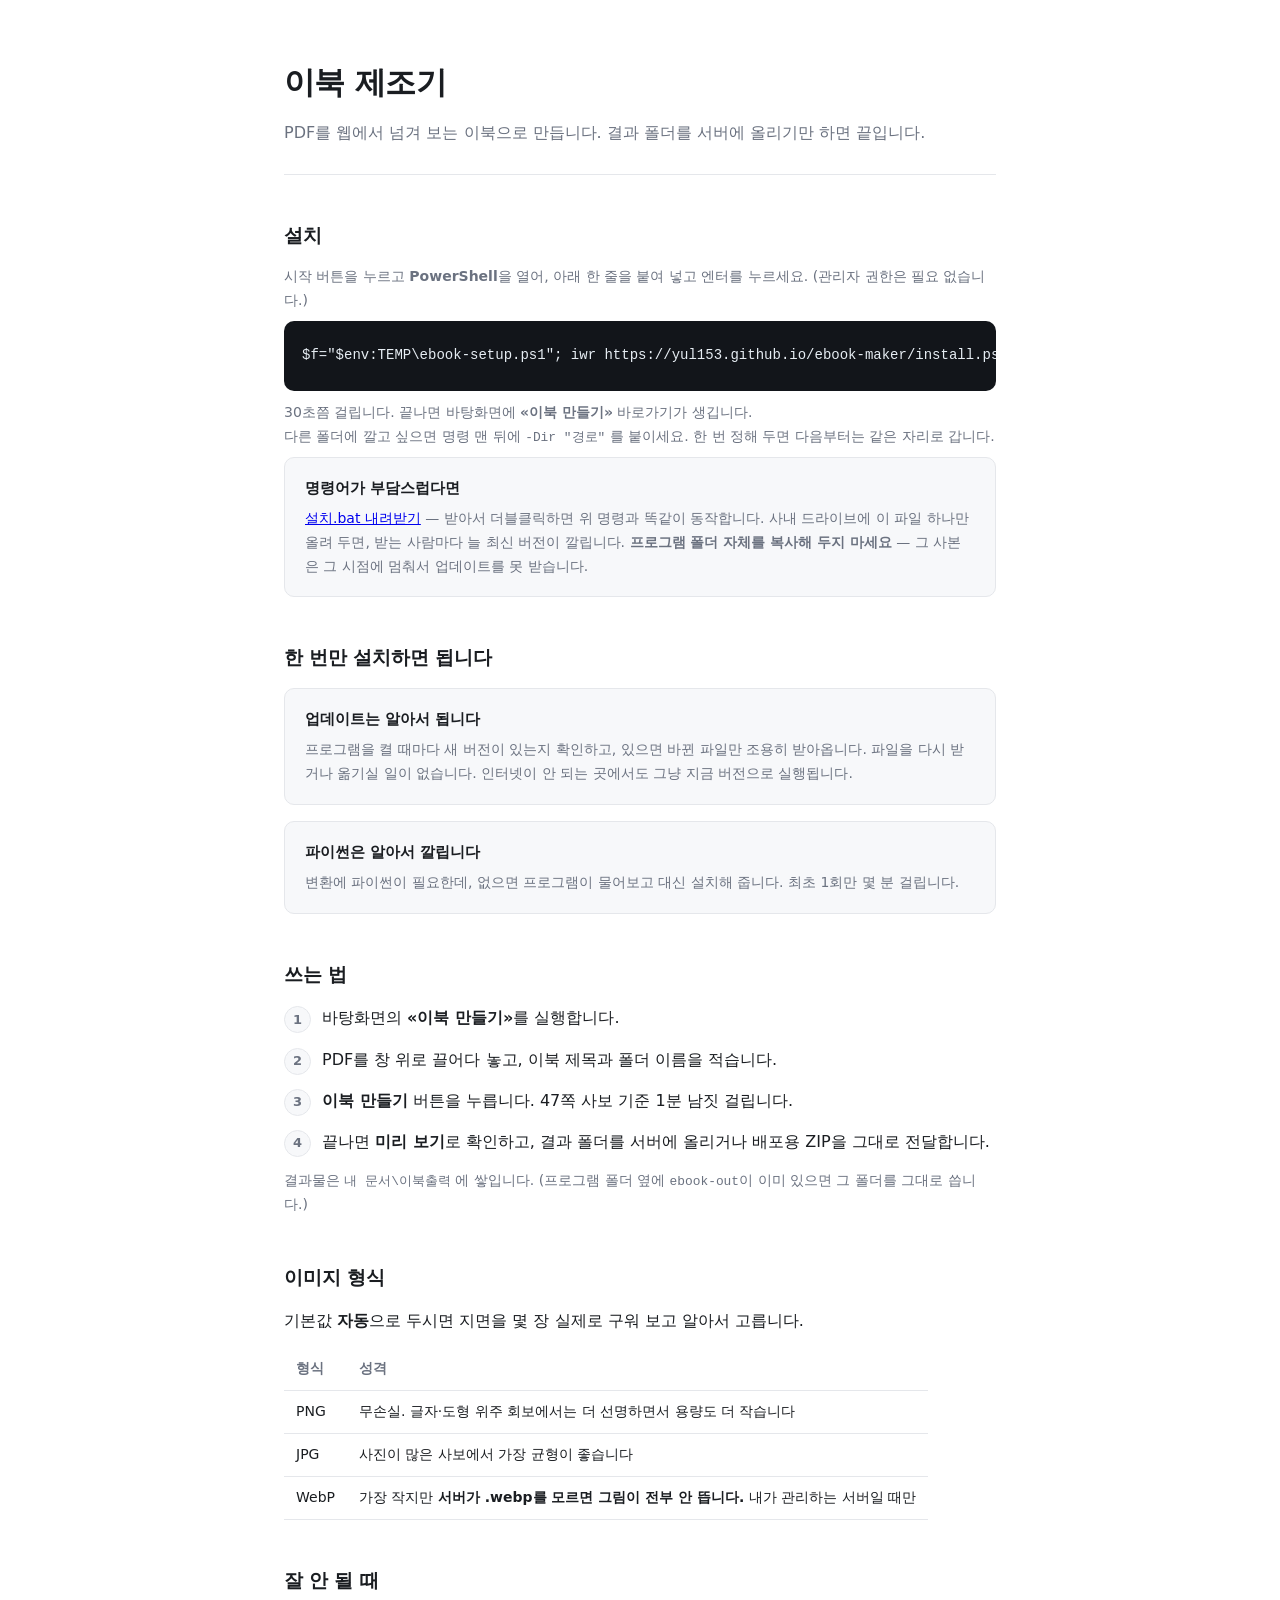
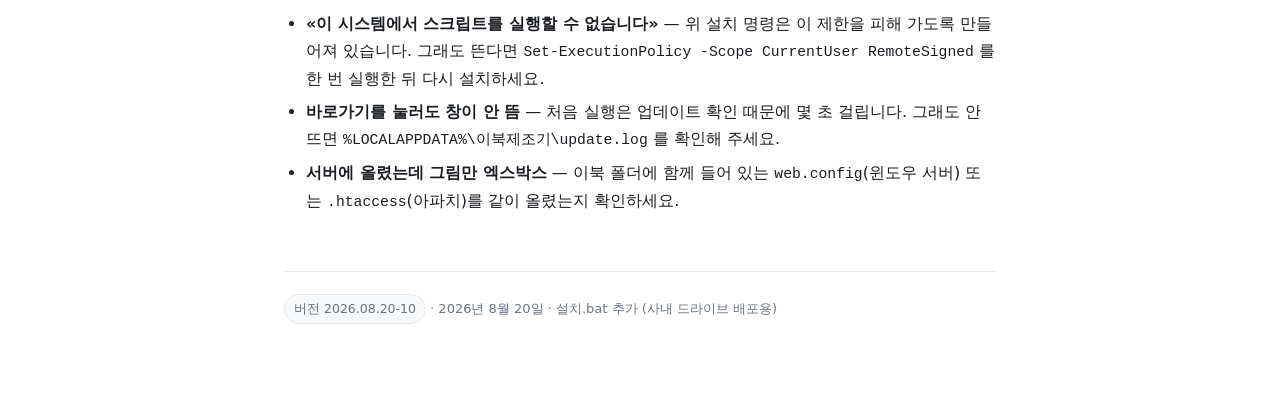
==== docs/index.html @ 1e918a08 "2026.08.20-10 — 설치.bat 추가 (사내 드라이브 배포용)" ====
﻿<!DOCTYPE html>
<html lang="ko">
<head>
<meta charset="utf-8">
<meta name="viewport" content="width=device-width, initial-scale=1">
<title>이북 제조기</title>
<meta name="description" content="PDF를 웹에서 넘겨 보는 이북으로 만듭니다. 설치하면 이후로는 알아서 최신 버전이 됩니다.">
<style>
  :root{
    --bg:#ffffff; --fg:#1a1d21; --dim:#6b7280; --line:#e5e7eb;
    --card:#f7f8fa; --accent:#2f6fe4; --code-bg:#12151a; --code-fg:#e6edf3;
  }
  @media (prefers-color-scheme: dark){
    :root{
      --bg:#15171b; --fg:#e8eaed; --dim:#9aa1ab; --line:#2b2f36;
      --card:#1c1f25; --accent:#6ea8fe; --code-bg:#0d1117; --code-fg:#e6edf3;
    }
  }
  *{box-sizing:border-box}
  body{
    margin:0; background:var(--bg); color:var(--fg);
    font-family:'Pretendard','맑은 고딕','Malgun Gothic',system-ui,-apple-system,sans-serif;
    line-height:1.7; -webkit-font-smoothing:antialiased;
  }
  .wrap{max-width:760px; margin:0 auto; padding:56px 24px 96px}
  header{border-bottom:1px solid var(--line); padding-bottom:28px; margin-bottom:40px}
  h1{font-size:31px; margin:0 0 10px; letter-spacing:-.02em}
  .lead{color:var(--dim); margin:0; font-size:16px}
  h2{font-size:19px; margin:44px 0 14px; letter-spacing:-.01em}
  p{margin:0 0 14px}
  code{font-family:ui-monospace,'Cascadia Mono',Consolas,monospace; font-size:.92em}

  .cmd{
    background:var(--code-bg); color:var(--code-fg); border-radius:10px;
    padding:16px 18px; display:flex; gap:14px; align-items:center;
    overflow-x:auto; margin:0 0 10px;
  }
  .cmd code{flex:1; white-space:nowrap; font-size:14px}
  .cmd button{
    flex:none; border:0; border-radius:7px; padding:8px 14px; cursor:pointer;
    background:var(--accent); color:#fff; font:inherit; font-size:13px; font-weight:600;
  }
  .cmd button:active{transform:translateY(1px)}
  .note{color:var(--dim); font-size:14px; margin:0 0 8px}

  ol,ul{margin:0 0 14px; padding-left:22px}
  li{margin:6px 0}
  .steps{counter-reset:s; list-style:none; padding:0}
  .steps li{
    counter-increment:s; position:relative; padding-left:38px; margin:14px 0;
  }
  .steps li::before{
    content:counter(s); position:absolute; left:0; top:2px;
    width:25px; height:25px; border-radius:50%; background:var(--card);
    border:1px solid var(--line); color:var(--dim);
    font-size:13px; font-weight:700; display:grid; place-items:center;
  }
  .card{background:var(--card); border:1px solid var(--line); border-radius:10px; padding:18px 20px; margin:0 0 16px}
  .card h3{margin:0 0 6px; font-size:15px}
  .card p{margin:0; color:var(--dim); font-size:14px}
  table{width:100%; border-collapse:collapse; font-size:14px; margin:0 0 16px; display:block; overflow-x:auto}
  th,td{text-align:left; padding:9px 12px; border-bottom:1px solid var(--line); white-space:nowrap}
  th{color:var(--dim); font-weight:600}
  footer{margin-top:56px; padding-top:22px; border-top:1px solid var(--line); color:var(--dim); font-size:13px}
  .ver{display:inline-block; padding:3px 9px; border-radius:20px; background:var(--card);
       border:1px solid var(--line); font-size:12.5px; color:var(--dim)}
</style>
</head>
<body>
<div class="wrap">

<header>
  <h1>이북 제조기</h1>
  <p class="lead">PDF를 웹에서 넘겨 보는 이북으로 만듭니다. 결과 폴더를 서버에 올리기만 하면 끝입니다.</p>
</header>

<h2>설치</h2>
<p class="note">시작 버튼을 누르고 <b>PowerShell</b>을 열어, 아래 한 줄을 붙여 넣고 엔터를 누르세요.
   (관리자 권한은 필요 없습니다.)</p>

<div class="cmd">
  <code id="cmd">$f="$env:TEMP\ebook-setup.ps1"; iwr https://yul153.github.io/ebook-maker/install.ps1 -OutFile $f; powershell -ExecutionPolicy Bypass -File $f</code>
  <button onclick="copyCmd(this)">복사</button>
</div>
<p class="note">30초쯤 걸립니다. 끝나면 바탕화면에 <b>«이북 만들기»</b> 바로가기가 생깁니다.<br>
   다른 폴더에 깔고 싶으면 명령 맨 뒤에 <code>-Dir "경로"</code> 를 붙이세요.
   한 번 정해 두면 다음부터는 같은 자리로 갑니다.</p>

<div class="card">
  <h3>명령어가 부담스럽다면</h3>
  <p><a href="https://yul153.github.io/ebook-maker/setup.bat">설치.bat 내려받기</a> — 받아서 더블클릭하면 위 명령과 똑같이 동작합니다.
     사내 드라이브에 이 파일 하나만 올려 두면, 받는 사람마다 늘 최신 버전이 깔립니다.
     <b>프로그램 폴더 자체를 복사해 두지 마세요</b> — 그 사본은 그 시점에 멈춰서 업데이트를 못 받습니다.</p>
</div>

<h2>한 번만 설치하면 됩니다</h2>
<div class="card">
  <h3>업데이트는 알아서 됩니다</h3>
  <p>프로그램을 켤 때마다 새 버전이 있는지 확인하고, 있으면 바뀐 파일만 조용히 받아옵니다.
     파일을 다시 받거나 옮기실 일이 없습니다. 인터넷이 안 되는 곳에서도 그냥 지금 버전으로 실행됩니다.</p>
</div>
<div class="card">
  <h3>파이썬은 알아서 깔립니다</h3>
  <p>변환에 파이썬이 필요한데, 없으면 프로그램이 물어보고 대신 설치해 줍니다. 최초 1회만 몇 분 걸립니다.</p>
</div>

<h2>쓰는 법</h2>
<ol class="steps">
  <li>바탕화면의 <b>«이북 만들기»</b>를 실행합니다.</li>
  <li>PDF를 창 위로 끌어다 놓고, 이북 제목과 폴더 이름을 적습니다.</li>
  <li><b>이북 만들기</b> 버튼을 누릅니다. 47쪽 사보 기준 1분 남짓 걸립니다.</li>
  <li>끝나면 <b>미리 보기</b>로 확인하고, 결과 폴더를 서버에 올리거나 배포용 ZIP을 그대로 전달합니다.</li>
</ol>
<p class="note">결과물은 <code>내 문서\이북출력</code> 에 쌓입니다.
   (프로그램 폴더 옆에 <code>ebook-out</code>이 이미 있으면 그 폴더를 그대로 씁니다.)</p>

<h2>이미지 형식</h2>
<p>기본값 <b>자동</b>으로 두시면 지면을 몇 장 실제로 구워 보고 알아서 고릅니다.</p>
<table>
  <tr><th>형식</th><th>성격</th></tr>
  <tr><td>PNG</td><td>무손실. 글자·도형 위주 회보에서는 더 선명하면서 용량도 더 작습니다</td></tr>
  <tr><td>JPG</td><td>사진이 많은 사보에서 가장 균형이 좋습니다</td></tr>
  <tr><td>WebP</td><td>가장 작지만 <b>서버가 .webp를 모르면 그림이 전부 안 뜹니다.</b> 내가 관리하는 서버일 때만</td></tr>
</table>

<h2>잘 안 될 때</h2>
<ul>
  <li><b>«이 시스템에서 스크립트를 실행할 수 없습니다»</b> — 위 설치 명령은 이 제한을 피해 가도록
      만들어져 있습니다. 그래도 뜬다면 <code>Set-ExecutionPolicy -Scope CurrentUser RemoteSigned</code> 를
      한 번 실행한 뒤 다시 설치하세요.</li>
  <li><b>바로가기를 눌러도 창이 안 뜸</b> — 처음 실행은 업데이트 확인 때문에 몇 초 걸립니다.
      그래도 안 뜨면 <code>%LOCALAPPDATA%\이북제조기\update.log</code> 를 확인해 주세요.</li>
  <li><b>서버에 올렸는데 그림만 엑스박스</b> — 이북 폴더에 함께 들어 있는
      <code>web.config</code>(윈도우 서버) 또는 <code>.htaccess</code>(아파치)를 같이 올렸는지 확인하세요.</li>
</ul>

<footer>
  <span class="ver">버전 2026.08.20-10</span> · 2026년 8월 20일 · 설치.bat 추가 (사내 드라이브 배포용)
</footer>

</div>
<script>
function copyCmd(btn){
  var t = document.getElementById('cmd').textContent;
  navigator.clipboard.writeText(t).then(function(){
    var old = btn.textContent;
    btn.textContent = '복사됨';
    setTimeout(function(){ btn.textContent = old; }, 1400);
  });
}
</script>
</body>
</html>
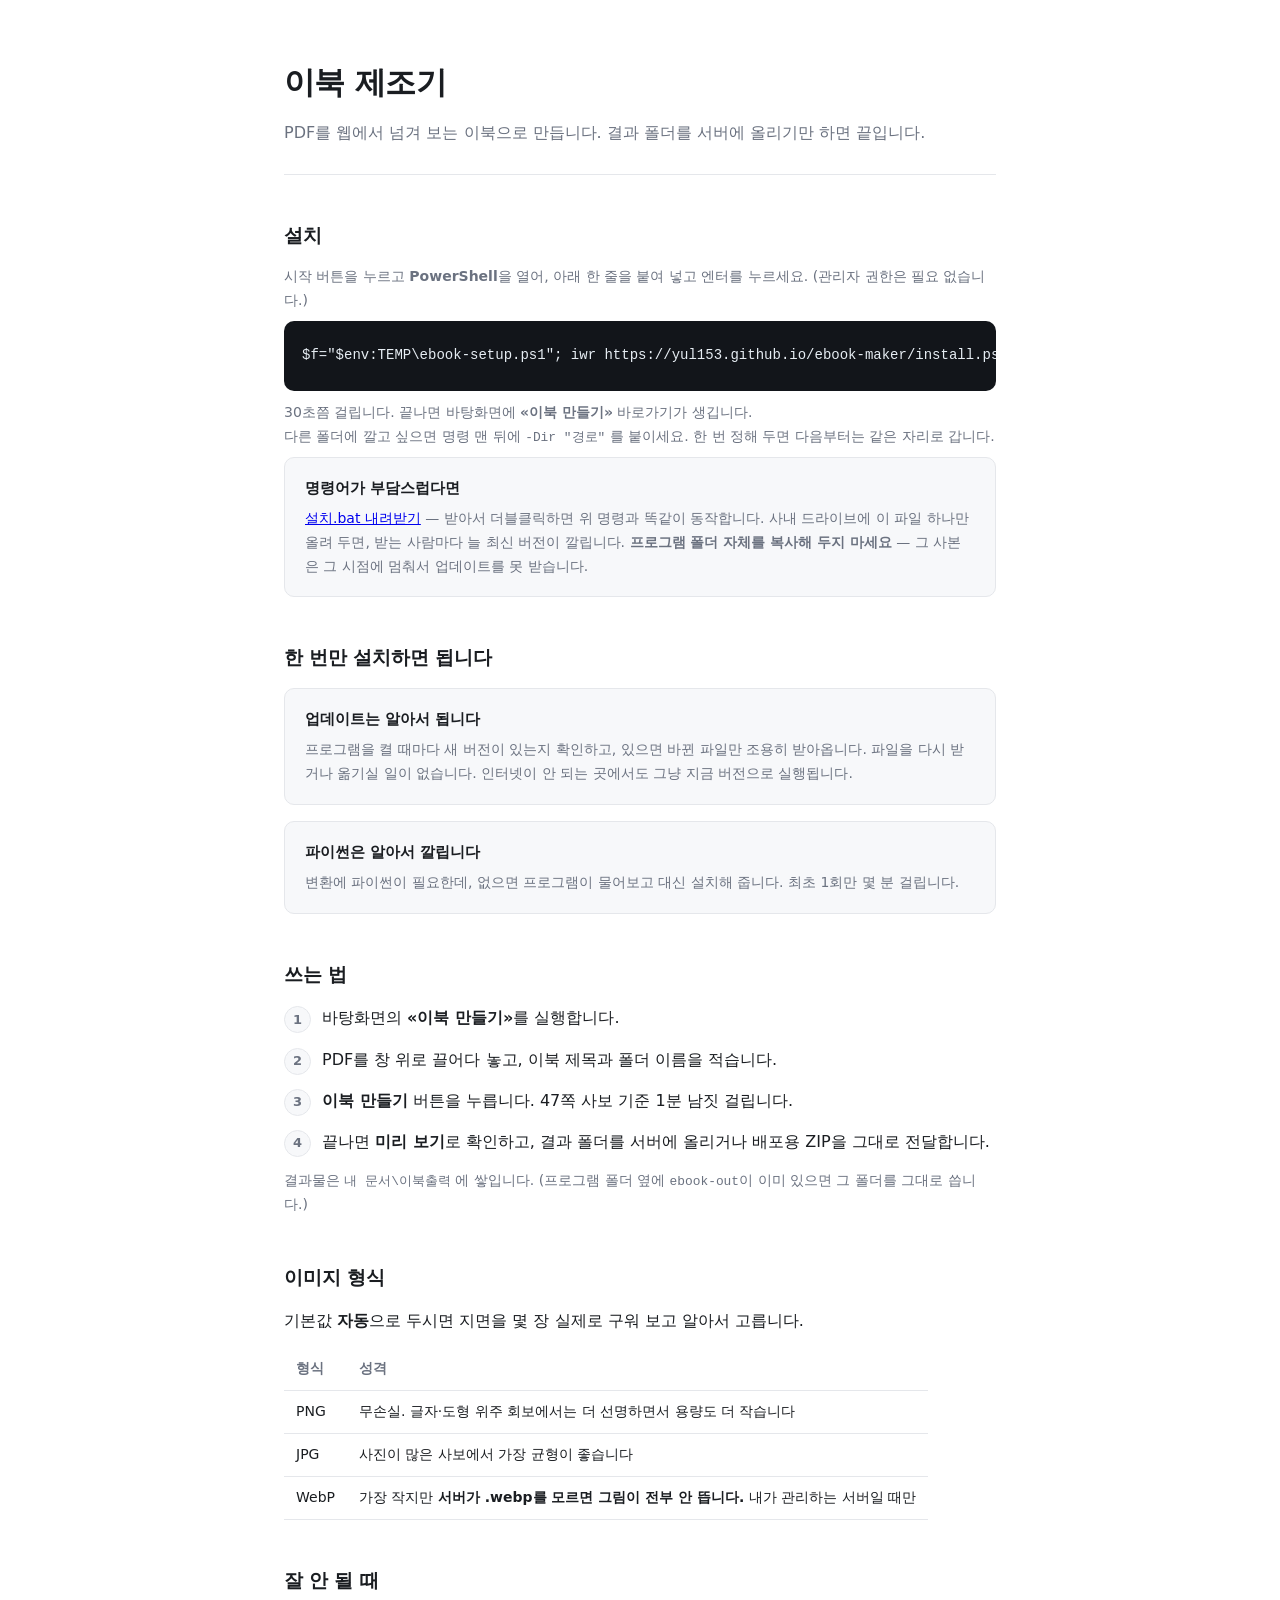
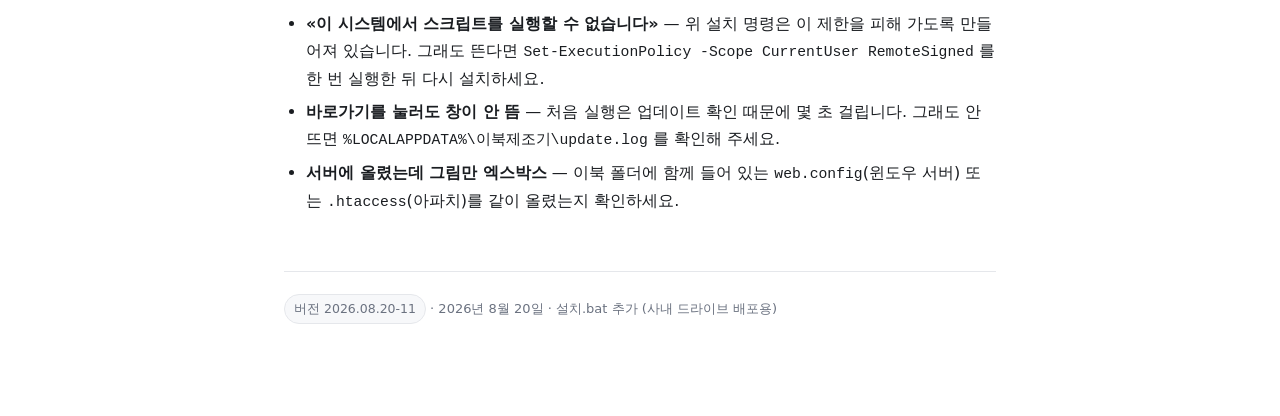
==== commit 84f5ddfa: "2026.08.20-11 — 설치.bat 추가 (사내 드라이브 배포용)" ====
--- a/docs/index.html
+++ b/docs/index.html
@@ -135,7 +135,7 @@
 </ul>
 
 <footer>
-  <span class="ver">버전 2026.08.20-10</span> · 2026년 8월 20일 · 설치.bat 추가 (사내 드라이브 배포용)
+  <span class="ver">버전 2026.08.20-11</span> · 2026년 8월 20일 · 설치.bat 추가 (사내 드라이브 배포용)
 </footer>
 
 </div>
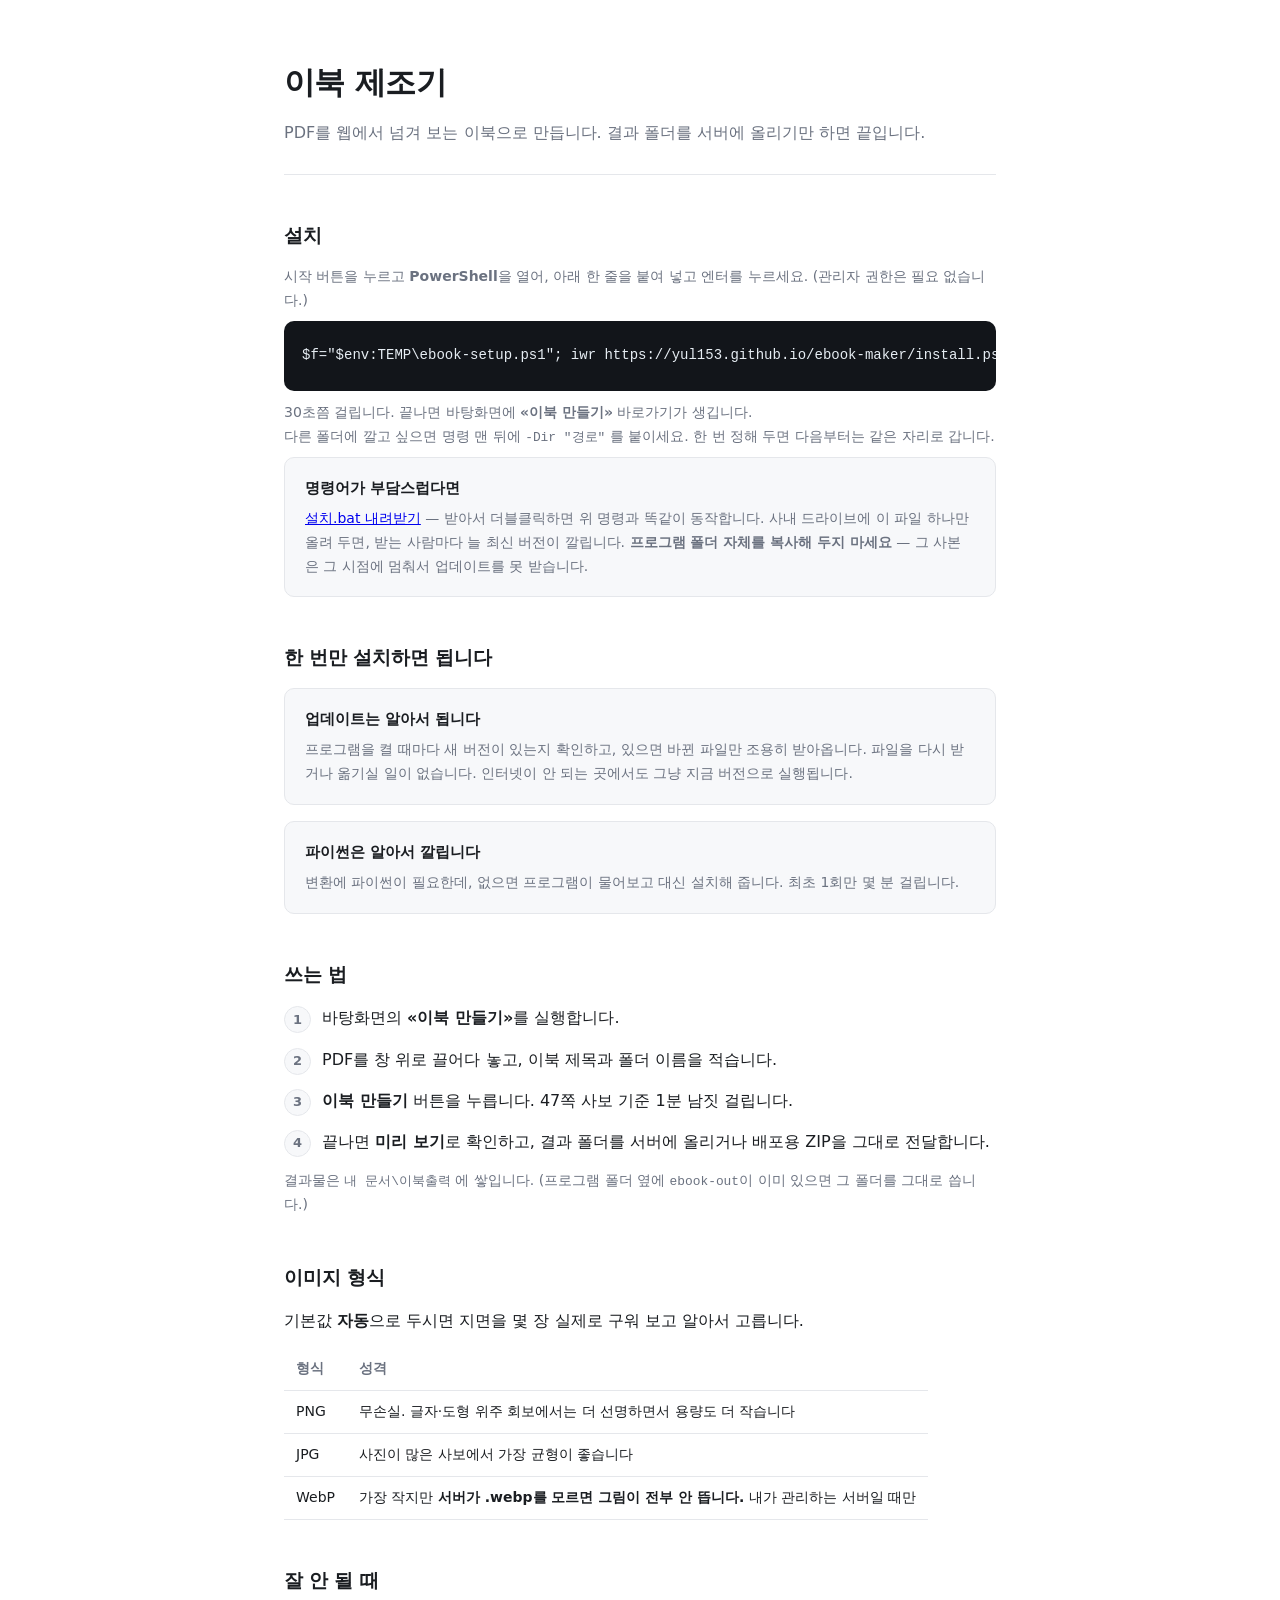
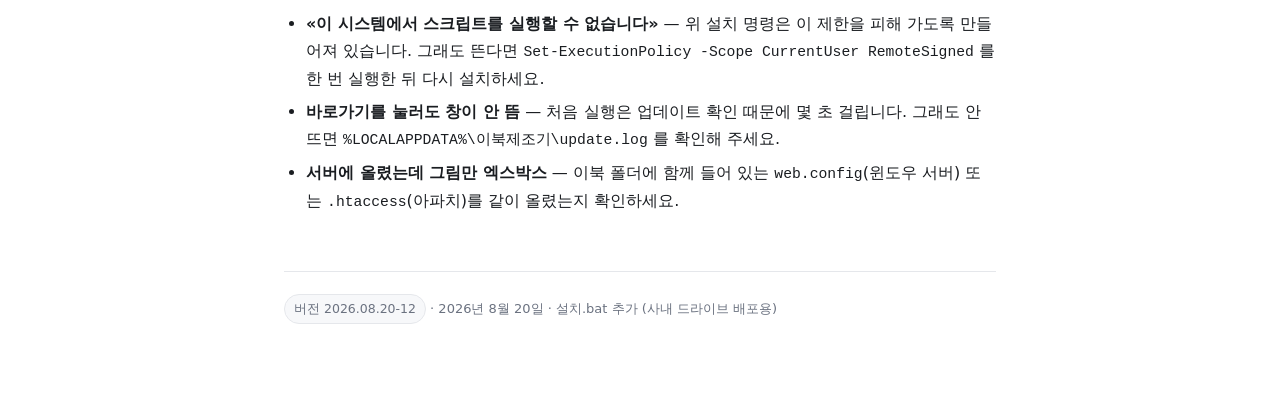
==== commit 61716eb4: "2026.08.20-12 — 설치.bat 추가 (사내 드라이브 배포용)" ====
--- a/docs/index.html
+++ b/docs/index.html
@@ -135,7 +135,7 @@
 </ul>
 
 <footer>
-  <span class="ver">버전 2026.08.20-11</span> · 2026년 8월 20일 · 설치.bat 추가 (사내 드라이브 배포용)
+  <span class="ver">버전 2026.08.20-12</span> · 2026년 8월 20일 · 설치.bat 추가 (사내 드라이브 배포용)
 </footer>
 
 </div>
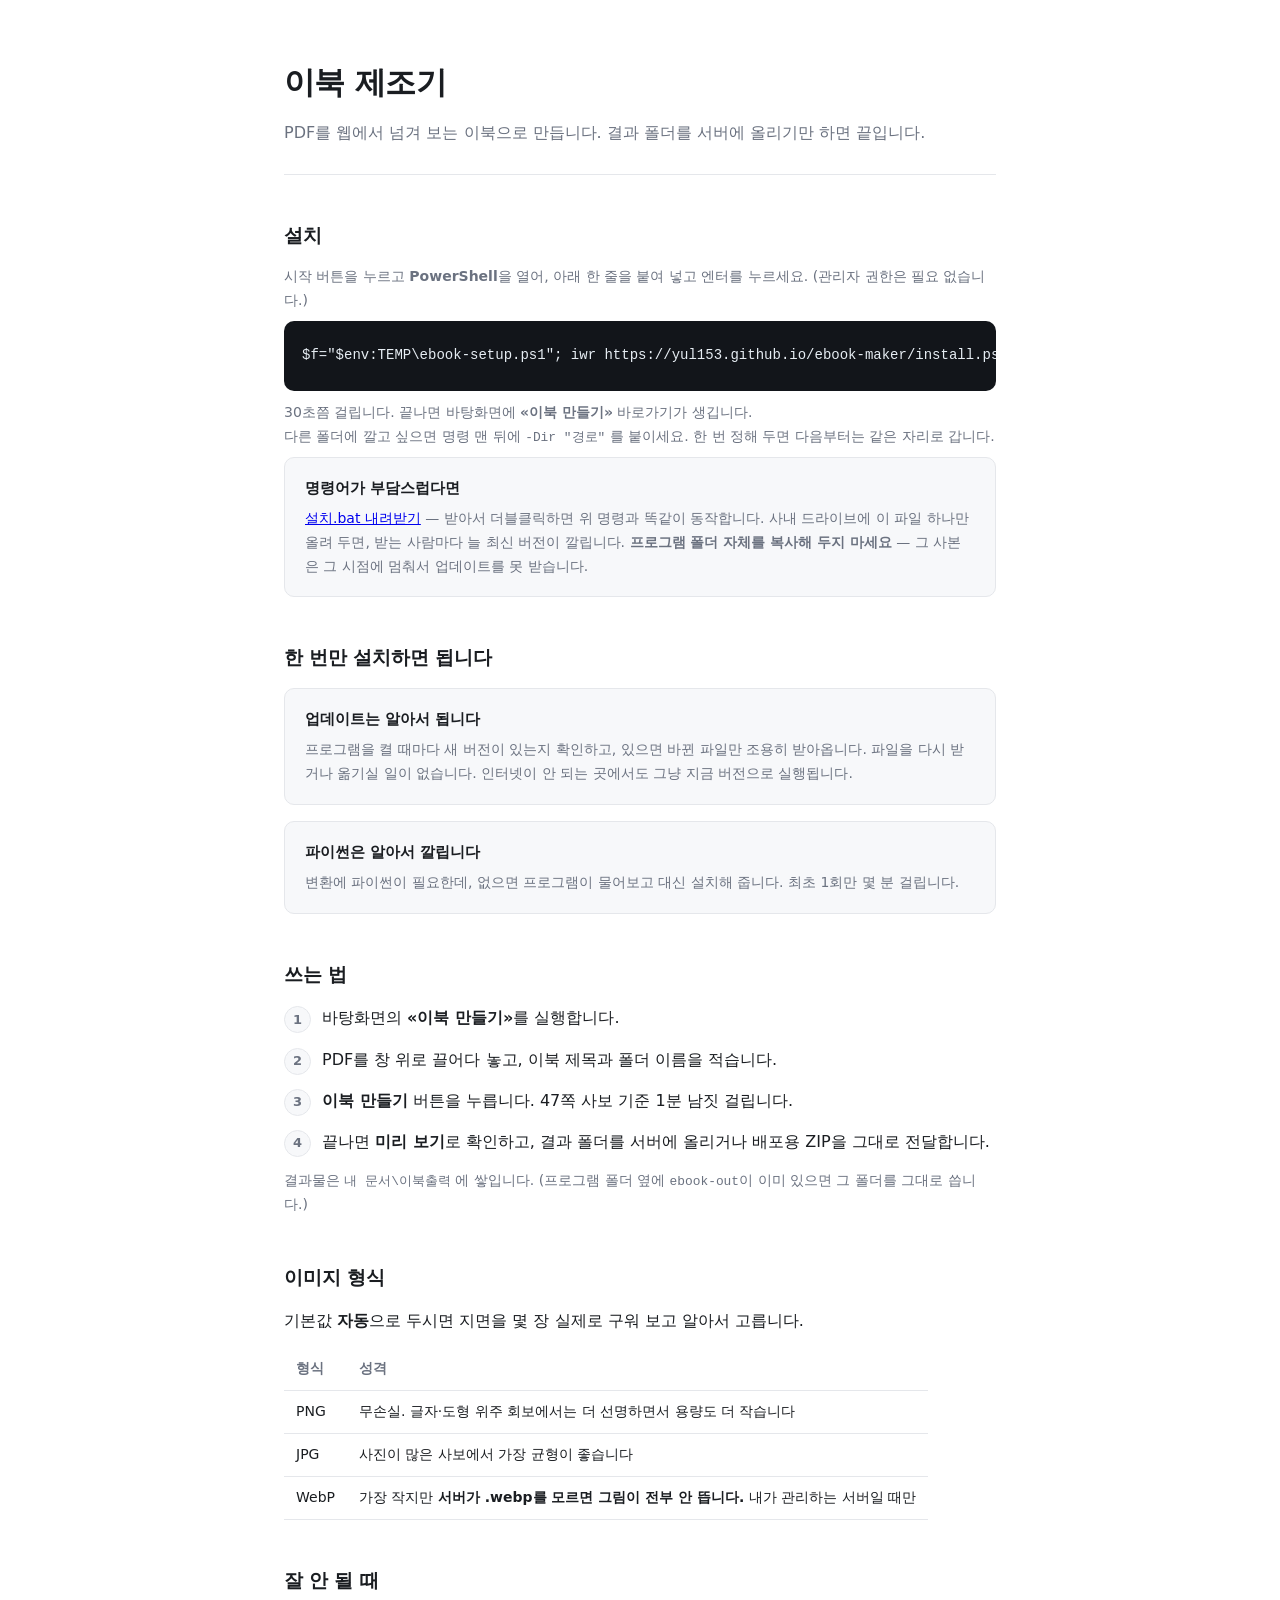
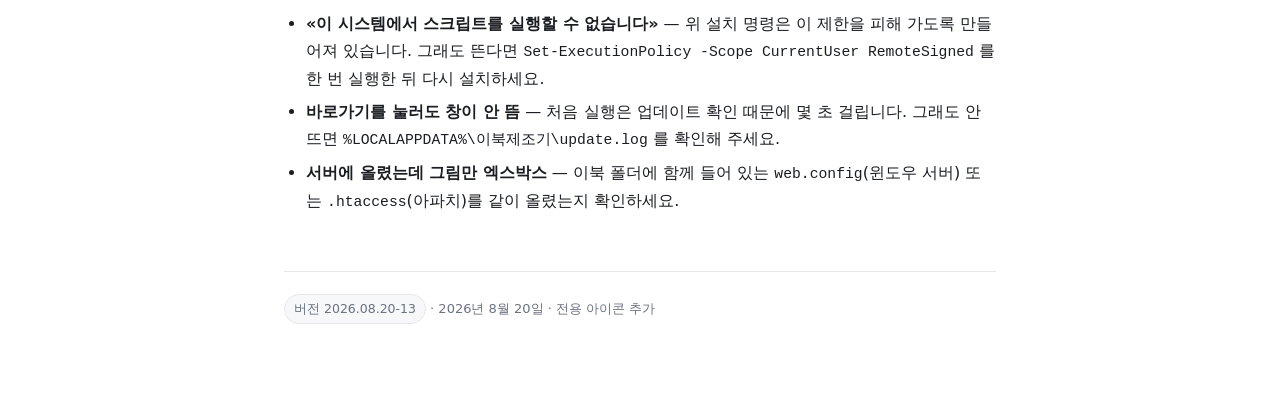
==== commit 1b555cb7: "2026.08.20-13 — 전용 아이콘 추가" ====
--- a/docs/index.html
+++ b/docs/index.html
@@ -135,7 +135,7 @@
 </ul>
 
 <footer>
-  <span class="ver">버전 2026.08.20-12</span> · 2026년 8월 20일 · 설치.bat 추가 (사내 드라이브 배포용)
+  <span class="ver">버전 2026.08.20-13</span> · 2026년 8월 20일 · 전용 아이콘 추가
 </footer>
 
 </div>
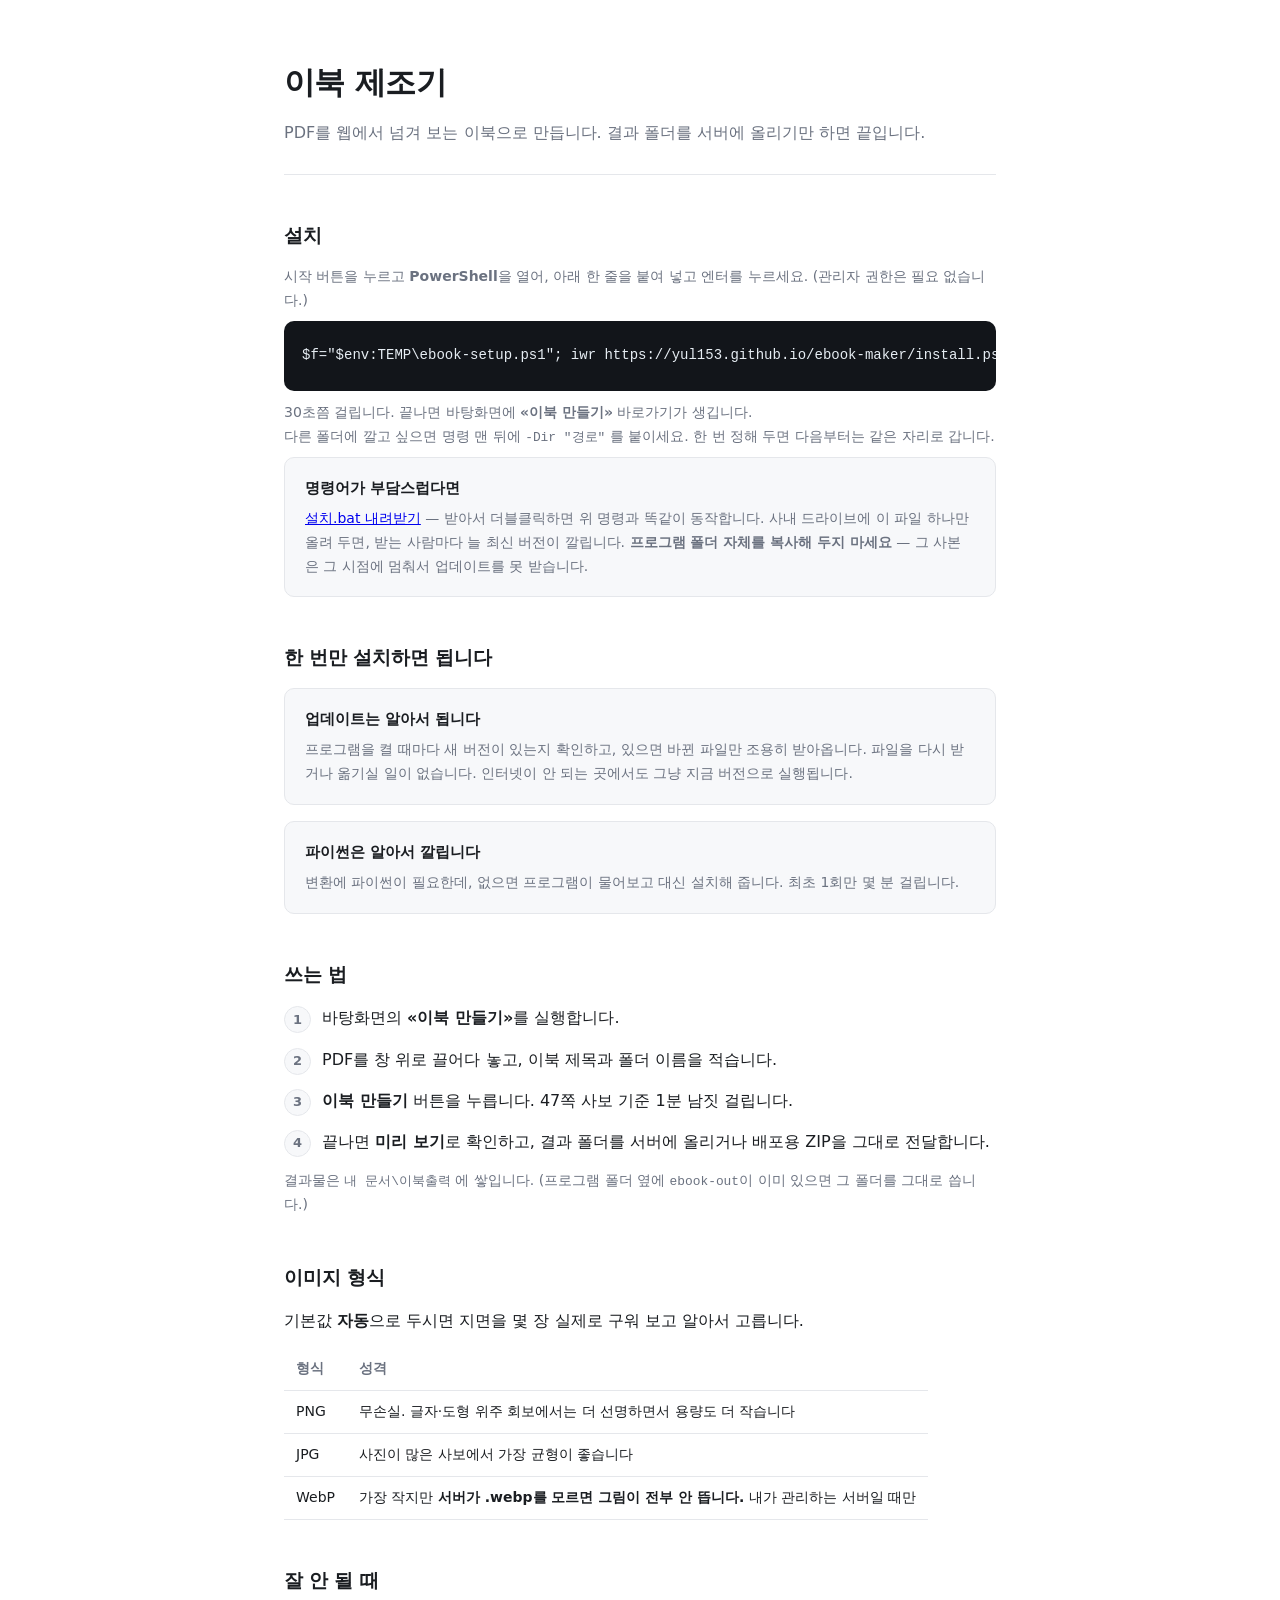
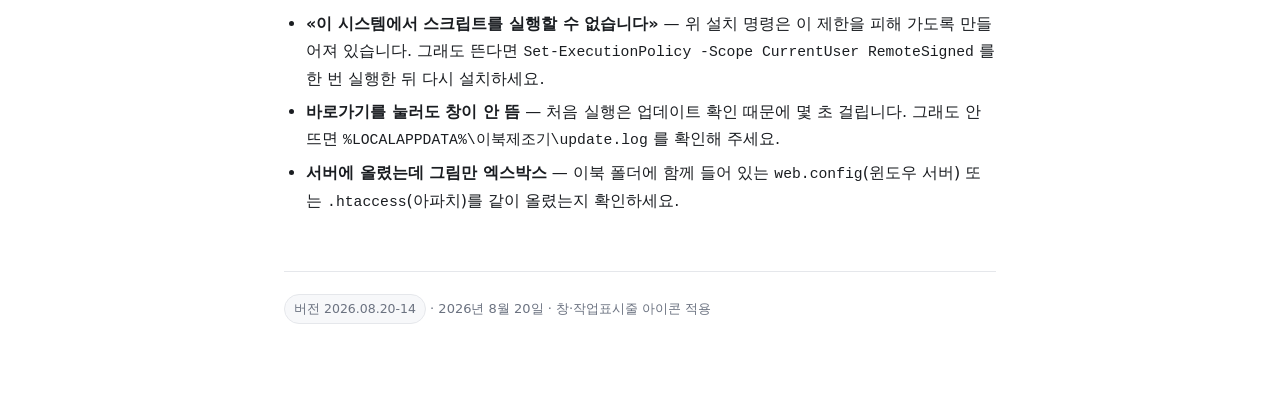
==== commit 73e62c09: "2026.08.20-14 — 창·작업표시줄 아이콘 적용" ====
--- a/docs/index.html
+++ b/docs/index.html
@@ -135,7 +135,7 @@
 </ul>
 
 <footer>
-  <span class="ver">버전 2026.08.20-13</span> · 2026년 8월 20일 · 전용 아이콘 추가
+  <span class="ver">버전 2026.08.20-14</span> · 2026년 8월 20일 · 창·작업표시줄 아이콘 적용
 </footer>
 
 </div>
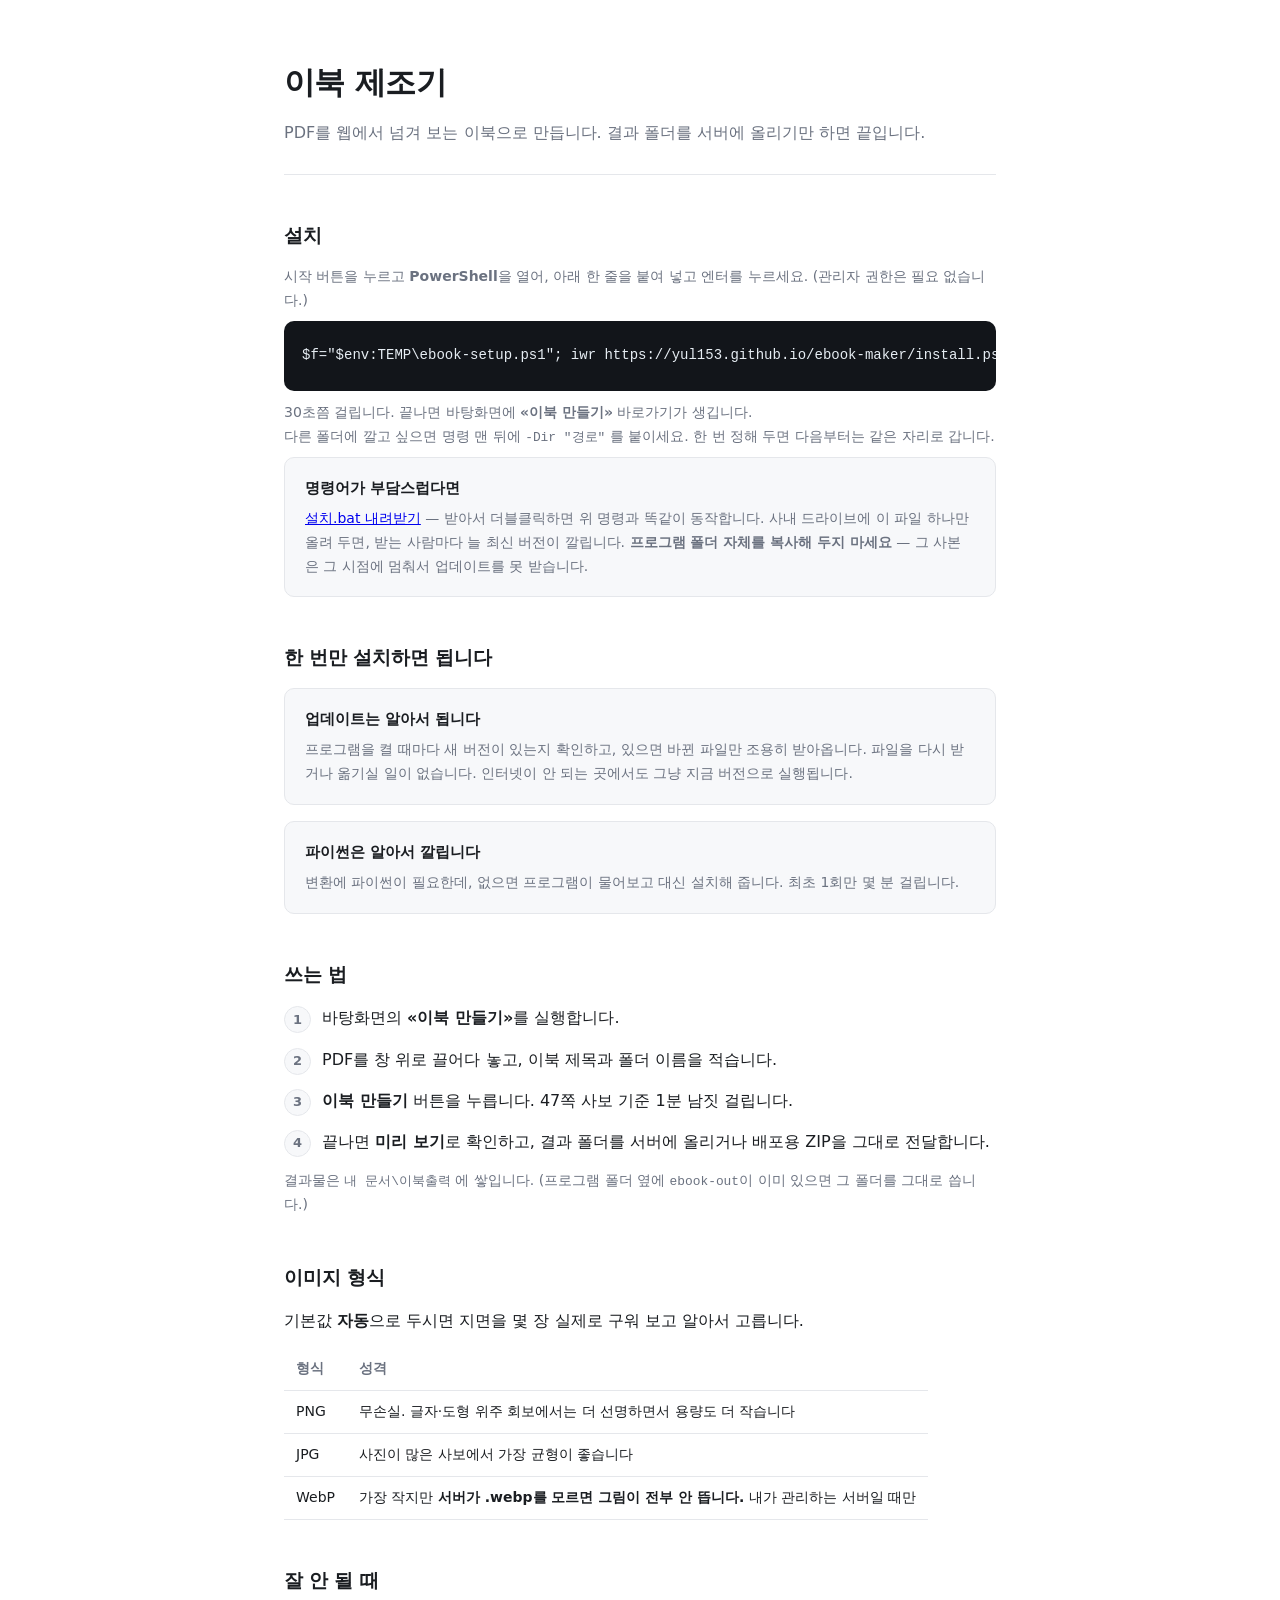
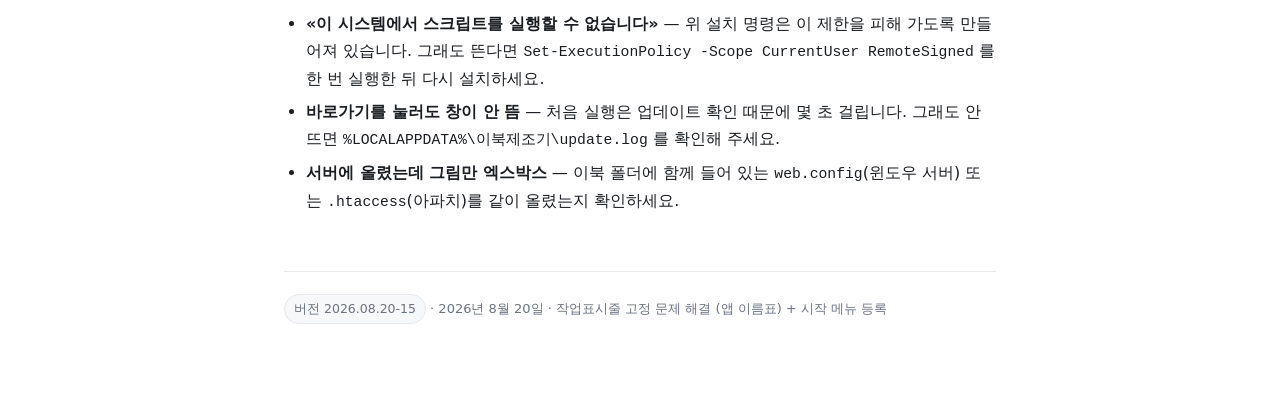
==== commit 0acefb51: "2026.08.20-15 — 작업표시줄 고정 문제 해결 (앱 이름표) + 시작 메뉴 등록" ====
--- a/docs/index.html
+++ b/docs/index.html
@@ -135,7 +135,7 @@
 </ul>
 
 <footer>
-  <span class="ver">버전 2026.08.20-14</span> · 2026년 8월 20일 · 창·작업표시줄 아이콘 적용
+  <span class="ver">버전 2026.08.20-15</span> · 2026년 8월 20일 · 작업표시줄 고정 문제 해결 (앱 이름표) + 시작 메뉴 등록
 </footer>
 
 </div>
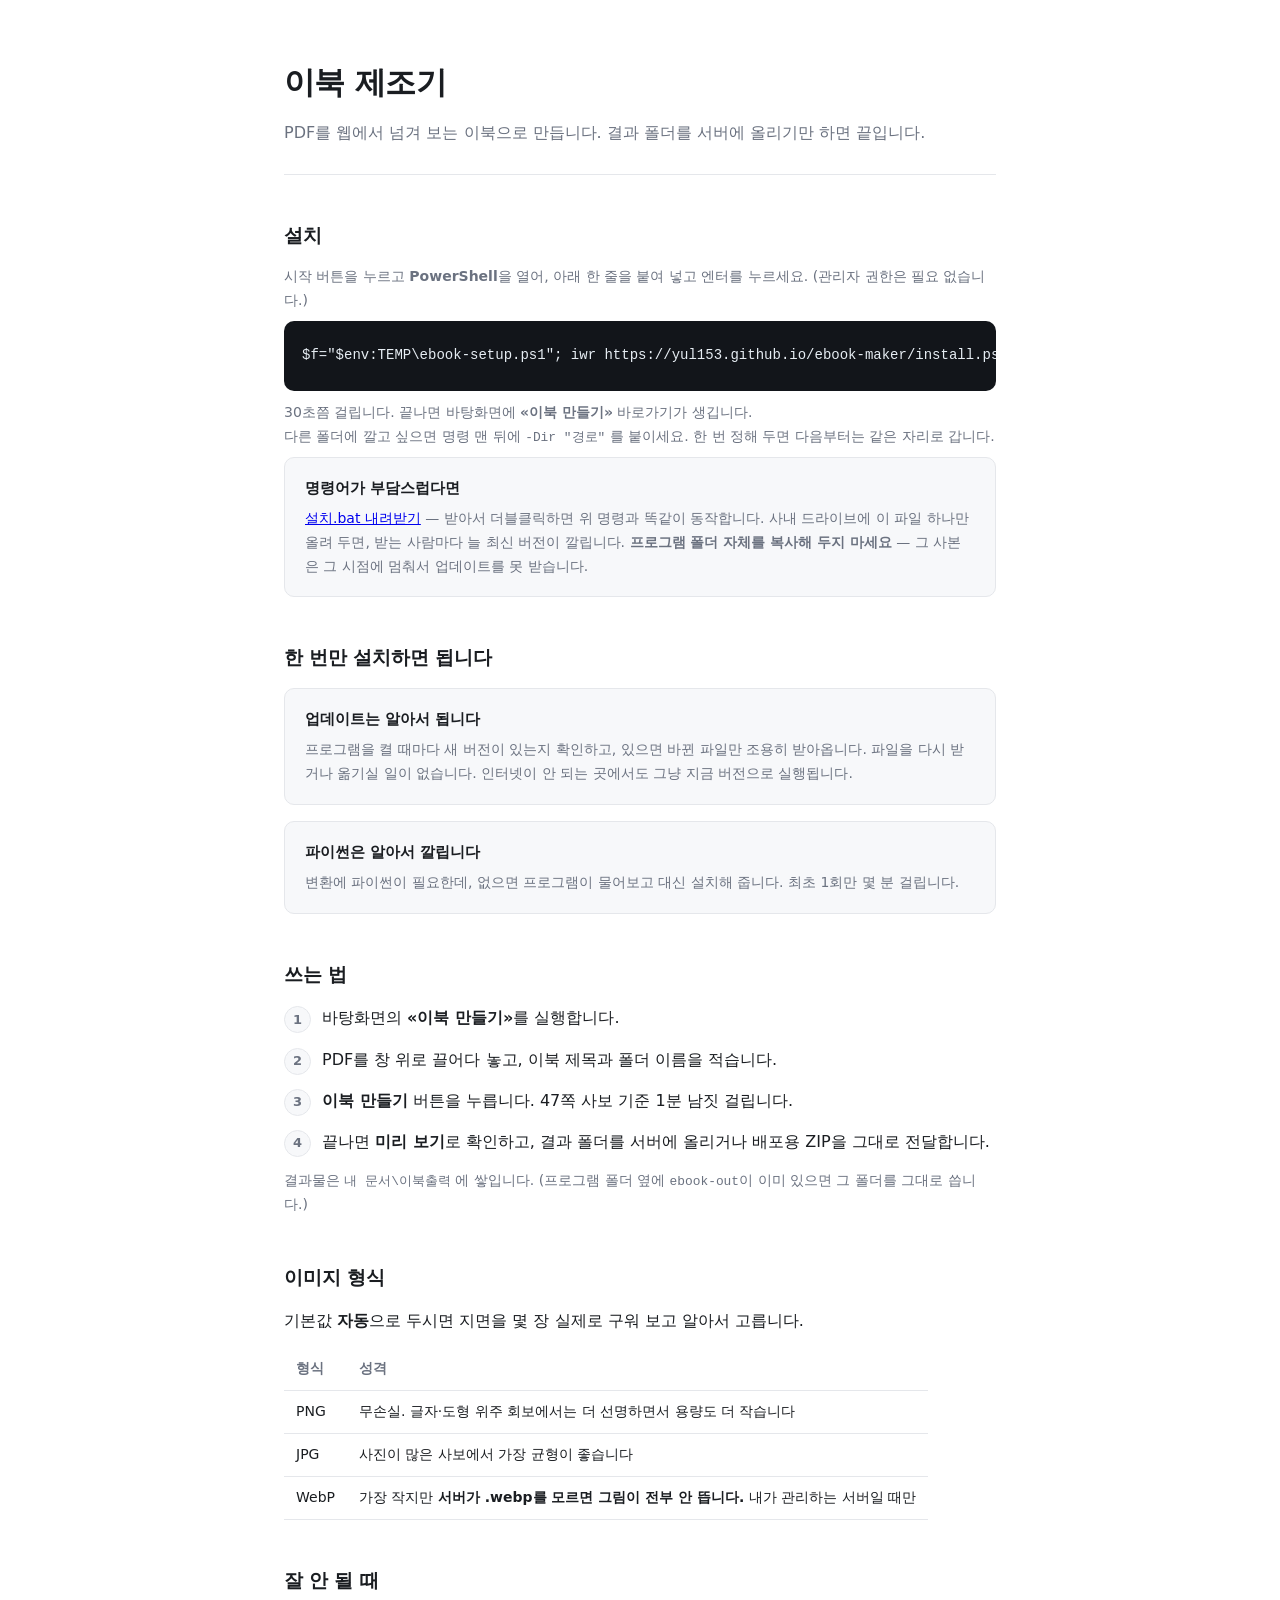
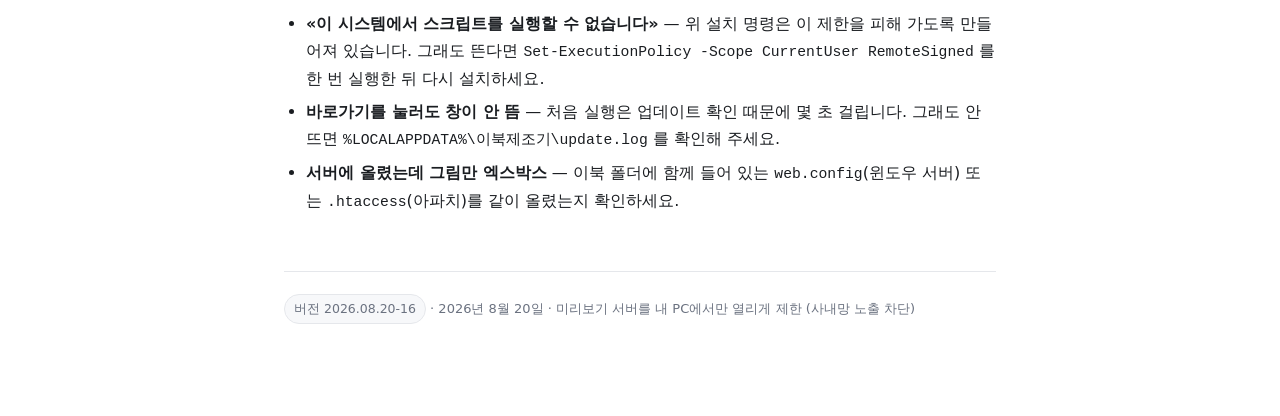
==== commit 88d96cd0: "2026.08.20-16 — 미리보기 서버를 내 PC에서만 열리게 제한 (사내망 노출 차단)" ====
--- a/docs/index.html
+++ b/docs/index.html
@@ -135,7 +135,7 @@
 </ul>
 
 <footer>
-  <span class="ver">버전 2026.08.20-15</span> · 2026년 8월 20일 · 작업표시줄 고정 문제 해결 (앱 이름표) + 시작 메뉴 등록
+  <span class="ver">버전 2026.08.20-16</span> · 2026년 8월 20일 · 미리보기 서버를 내 PC에서만 열리게 제한 (사내망 노출 차단)
 </footer>
 
 </div>
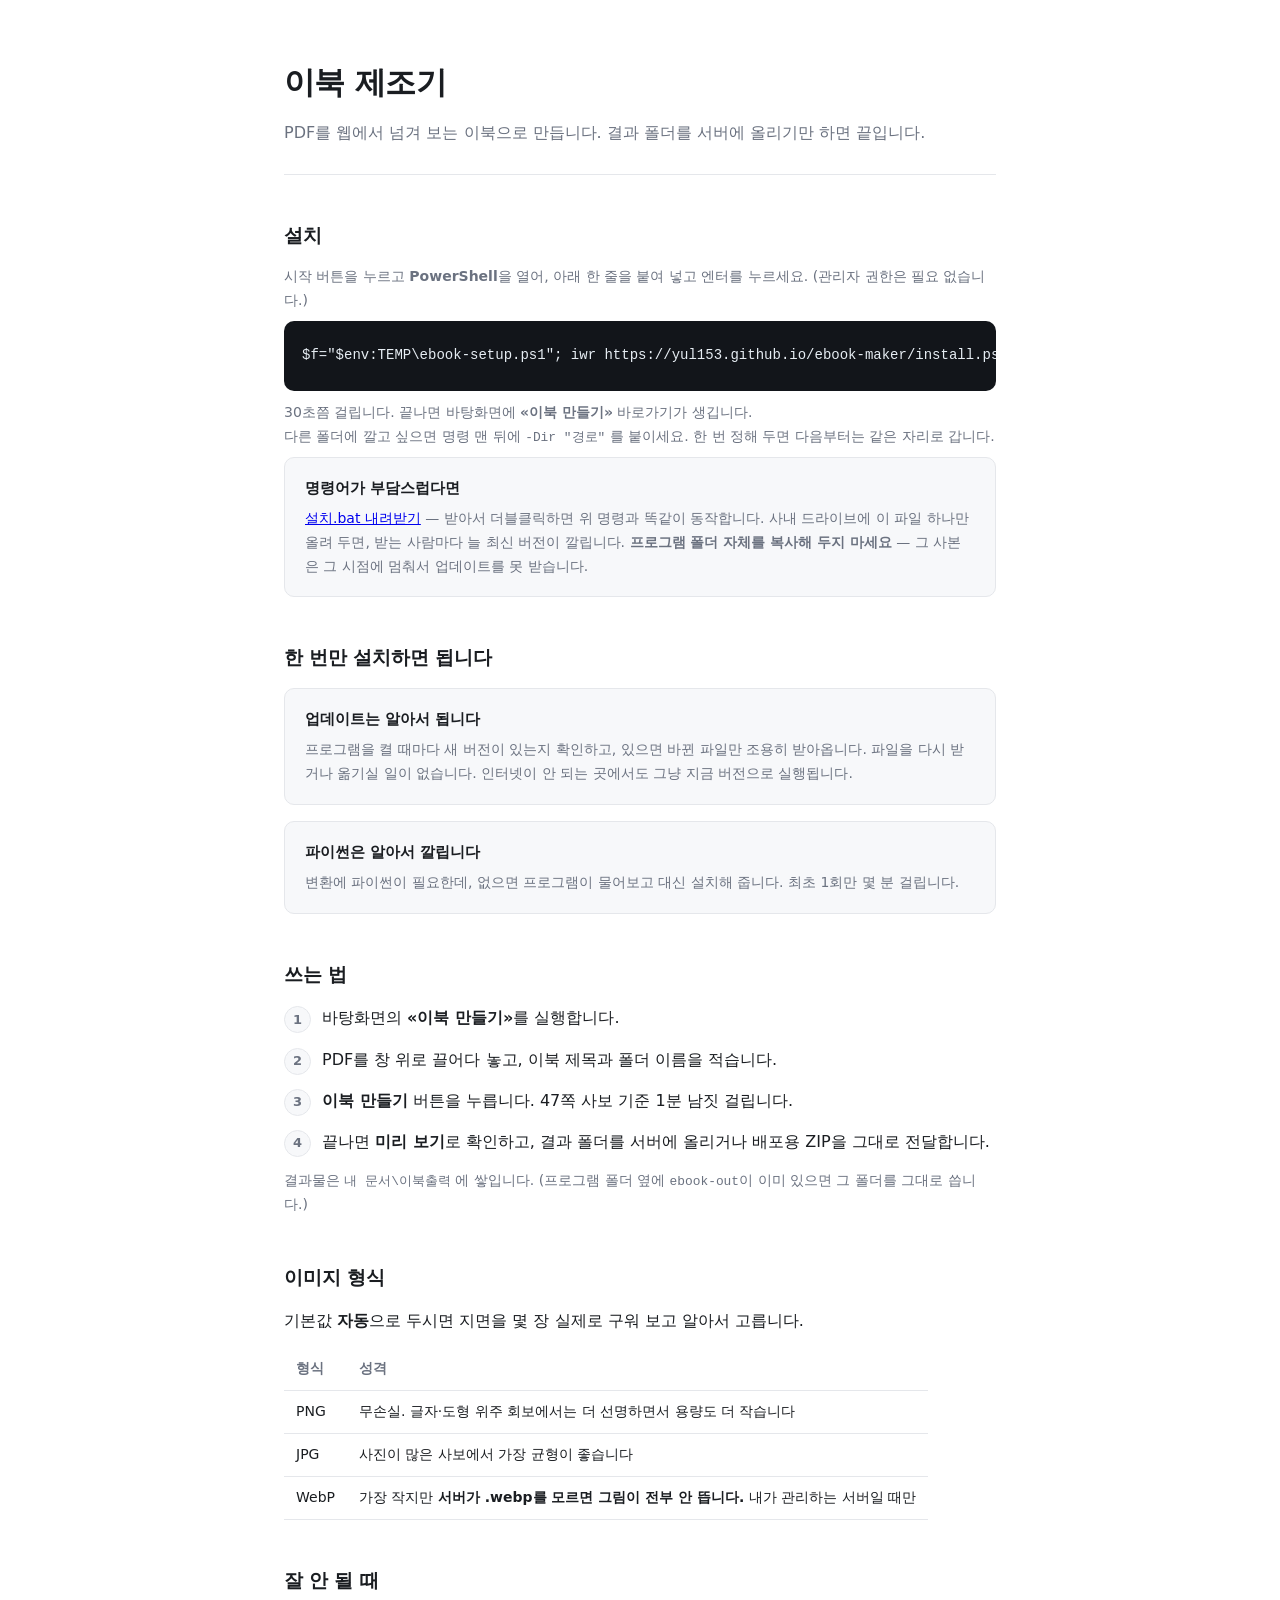
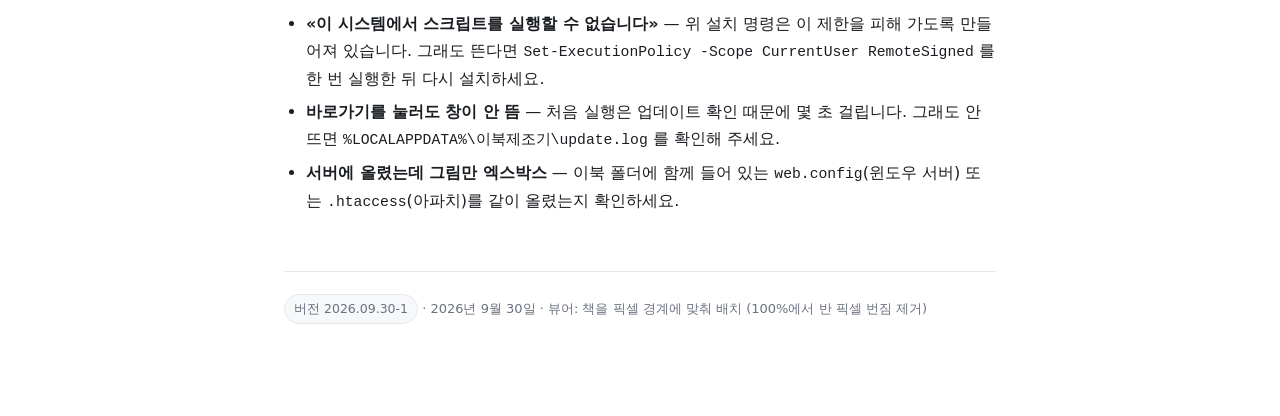
==== commit eb36928e: "2026.09.30-1 — 뷰어: 책을 픽셀 경계에 맞춰 배치 (100%에서 반 픽셀 번짐 제거)" ====
--- a/docs/index.html
+++ b/docs/index.html
@@ -135,7 +135,7 @@
 </ul>
 
 <footer>
-  <span class="ver">버전 2026.08.20-16</span> · 2026년 8월 20일 · 미리보기 서버를 내 PC에서만 열리게 제한 (사내망 노출 차단)
+  <span class="ver">버전 2026.09.30-1</span> · 2026년 9월 30일 · 뷰어: 책을 픽셀 경계에 맞춰 배치 (100%에서 반 픽셀 번짐 제거)
 </footer>
 
 </div>
